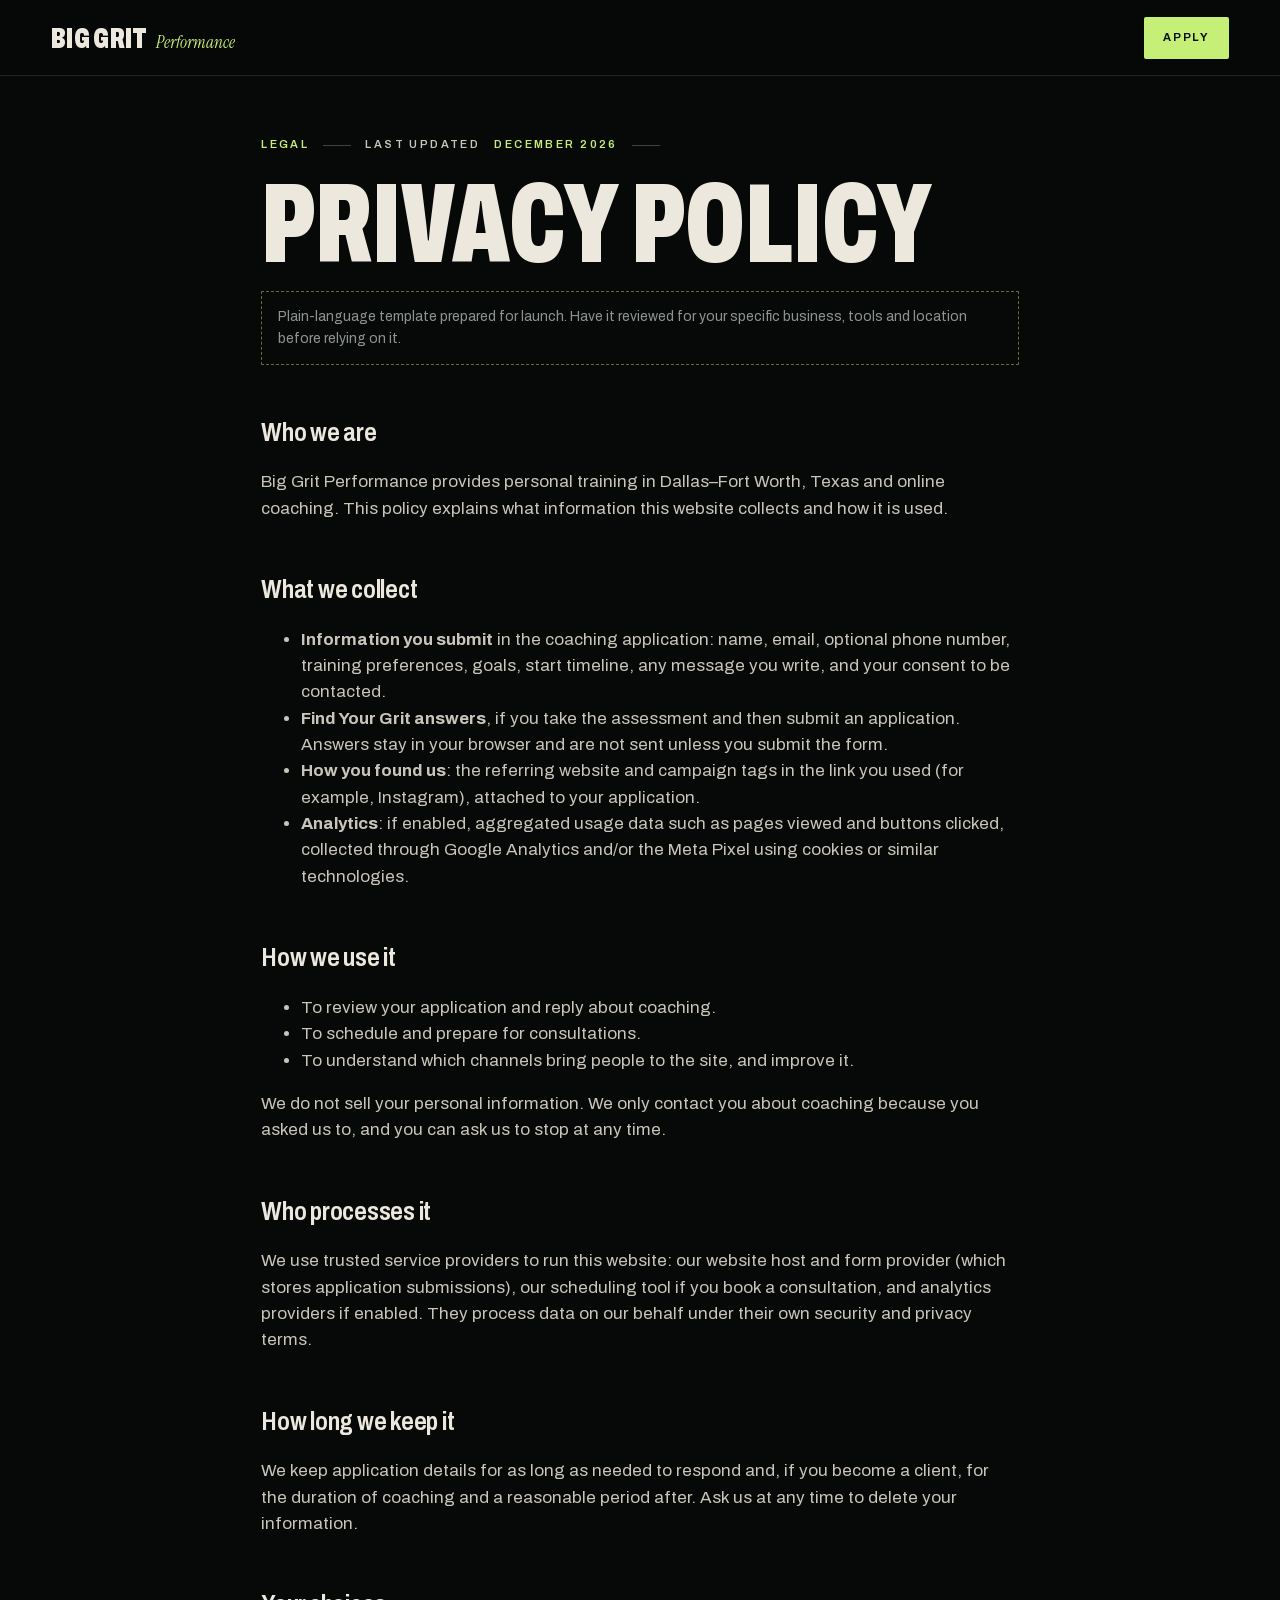
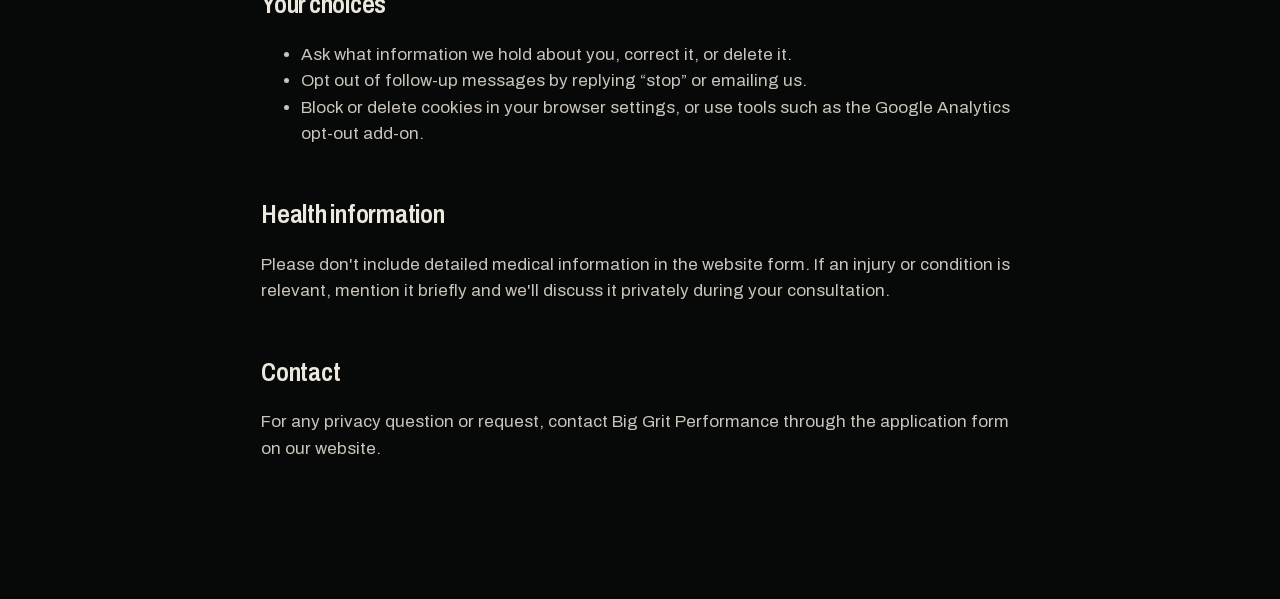
==== big-grit/privacy.html @ 5c1d0149 "Add Big Grit Performance flagship website Static, production-ready site for Big Grit Performance (De" ====
<!doctype html>
<html lang="en">
<head>
<meta charset="utf-8">
<meta name="viewport" content="width=device-width, initial-scale=1">
<title>Privacy Policy — Big Grit Performance</title>
<meta name="description" content="How Big Grit Performance collects and uses the information you share through this website.">
<meta name="robots" content="noindex, follow">
<meta name="theme-color" content="#070908">
<link rel="icon" href="favicon.svg" type="image/svg+xml">
<link rel="icon" href="favicon-32.png" sizes="32x32" type="image/png">
<link rel="stylesheet" href="assets/css/main.css">
<style>
  .legal { padding: calc(var(--nav-h) + 60px) 0 120px; }
  .legal .wrap { max-width: 860px; }
  .legal h1 { font-stretch: 62%; font-weight: 860; text-transform: uppercase; font-size: clamp(3.4rem, 9vw, 7rem); line-height: .86; margin: 24px 0 18px; }
  .legal h2 { font-stretch: 80%; font-weight: 640; font-size: 1.6rem; margin: 48px 0 12px; letter-spacing: -.01em; }
  .legal p, .legal li { color: var(--bone-2); }
  .legal a { color: var(--grit); text-decoration: underline; text-underline-offset: 3px; }
  .legal .note { border: 1px dashed rgba(198,239,120,.45); padding: 14px 16px; font-size: 14px; color: var(--mute); }
  .nav { background: rgba(7,9,8,.92); border-bottom: 1px solid var(--line); }
</style>
</head>
<body>
<header class="nav">
  <div class="nav-inner">
    <a class="logo" href="./"><span class="logo-word">BIG GRIT</span><span class="logo-sub">Performance</span></a>
    <a class="btn btn--grit btn--sm" href="./#apply"><span>Apply</span></a>
  </div>
</header>
<main class="legal">
  <div class="wrap">
    <p class="label"><span>Legal</span> Last updated <span data-updated>2026</span></p>
    <h1>Privacy policy</h1>
    <p class="note">Plain-language template prepared for launch. Have it reviewed for your specific business, tools and location before relying on it.</p>

    <h2>Who we are</h2>
    <p>Big Grit Performance provides personal training in Dallas–Fort Worth, Texas and online coaching. This policy explains what information this website collects and how it is used.</p>

    <h2>What we collect</h2>
    <ul>
      <li><strong>Information you submit</strong> in the coaching application: name, email, optional phone number, training preferences, goals, start timeline, any message you write, and your consent to be contacted.</li>
      <li><strong>Find Your Grit answers</strong>, if you take the assessment and then submit an application. Answers stay in your browser and are not sent unless you submit the form.</li>
      <li><strong>How you found us</strong>: the referring website and campaign tags in the link you used (for example, Instagram), attached to your application.</li>
      <li><strong>Analytics</strong>: if enabled, aggregated usage data such as pages viewed and buttons clicked, collected through Google Analytics and/or the Meta Pixel using cookies or similar technologies.</li>
    </ul>

    <h2>How we use it</h2>
    <ul>
      <li>To review your application and reply about coaching.</li>
      <li>To schedule and prepare for consultations.</li>
      <li>To understand which channels bring people to the site, and improve it.</li>
    </ul>
    <p>We do not sell your personal information. We only contact you about coaching because you asked us to, and you can ask us to stop at any time.</p>

    <h2>Who processes it</h2>
    <p>We use trusted service providers to run this website: our website host and form provider (which stores application submissions), our scheduling tool if you book a consultation, and analytics providers if enabled. They process data on our behalf under their own security and privacy terms.</p>

    <h2>How long we keep it</h2>
    <p>We keep application details for as long as needed to respond and, if you become a client, for the duration of coaching and a reasonable period after. Ask us at any time to delete your information.</p>

    <h2>Your choices</h2>
    <ul>
      <li>Ask what information we hold about you, correct it, or delete it.</li>
      <li>Opt out of follow-up messages by replying “stop” or emailing us.</li>
      <li>Block or delete cookies in your browser settings, or use tools such as the Google Analytics opt-out add-on.</li>
    </ul>

    <h2>Health information</h2>
    <p>Please don't include detailed medical information in the website form. If an injury or condition is relevant, mention it briefly and we'll discuss it privately during your consultation.</p>

    <h2>Contact</h2>
    <p data-contact>For any privacy question or request, contact Big Grit Performance through the application form on our website.</p>
  </div>
</main>
<script src="config/site.config.js"></script>
<script>
  (function () {
    var s = window.BIG_GRIT_SITE || {};
    var el = document.querySelector('[data-contact]');
    if (s.contactEmail && el) {
      el.textContent = 'For any privacy question or request, email ';
      var a = document.createElement('a'); a.href = 'mailto:' + s.contactEmail; a.textContent = s.contactEmail;
      el.appendChild(a); el.appendChild(document.createTextNode('.'));
    }
    var u = document.querySelector('[data-updated]'); if (u) u.textContent = new Date(document.lastModified).toLocaleDateString('en-US', { year: 'numeric', month: 'long' });
  })();
</script>
</body>
</html>
---- big-grit/assets/css/main.css ----
/* ==========================================================================
   BIG GRIT PERFORMANCE — main stylesheet
   1. Fonts & tokens   2. Base   3. Type   4. Buttons   5. Nav & menu
   6. Hero   7. Marquee   8. Sections   9. Philosophy   10. Band
   11. Founder   12. Coaching   13. Assessment   14. Results   15. Products
   16. Apply   17. Closing   18. Footer   19. Media slots   20. Utilities
   21. Motion states   22. Responsive
   ========================================================================== */

/* 1. Fonts & tokens ------------------------------------------------------- */
@font-face {
  font-family: "Archivo";
  src: url("../fonts/archivo-var-latin.woff2") format("woff2-variations"),
       url("../fonts/archivo-var-latin.woff2") format("woff2");
  font-weight: 100 900;
  font-stretch: 62% 125%;
  font-style: normal;
  font-display: swap;
}
@font-face {
  font-family: "Instrument Serif";
  src: url("../fonts/instrument-serif-italic-latin.woff2") format("woff2");
  font-weight: 400;
  font-style: italic;
  font-display: swap;
}

:root {
  --ink: #070908;
  --ink-2: #0c100e;
  --ink-3: #131916;
  --forest: #12261f;
  --bone: #ece8de;
  --bone-2: #c9c5bb;
  --mute: #8d948e;
  --dim: #7f8681;
  --line: rgba(236, 232, 222, .12);
  --line-2: rgba(236, 232, 222, .26);
  --grit: #c6ef78;
  --grit-ink: #0b1207;
  --warn: #ffb48f;

  --f-sans: "Archivo", "Helvetica Neue", Arial, sans-serif;
  --f-serif: "Instrument Serif", "Times New Roman", serif;
  --f-mono: ui-monospace, "SF Mono", Menlo, Consolas, monospace;

  --pad: clamp(16px, 4vw, 64px);
  --max: 1720px;
  --nav-h: 76px;
  --ease: cubic-bezier(.22, 1, .36, 1);
  --ease-in-out: cubic-bezier(.76, 0, .24, 1);
  color-scheme: dark;
}

/* 2. Base ------------------------------------------------------------------ */
*, *::before, *::after { box-sizing: border-box; }
html { -webkit-text-size-adjust: 100%; text-size-adjust: 100%; scroll-padding-top: var(--nav-h); overflow-x: clip; }
html:not(.lenis) { scroll-behavior: smooth; }
html.lenis, html.lenis body { height: auto; }
.lenis.lenis-smooth { scroll-behavior: auto !important; }
.lenis.lenis-stopped { overflow: hidden; }
body {
  margin: 0;
  background: var(--ink);
  color: var(--bone);
  font-family: var(--f-sans);
  font-size: 17px;
  line-height: 1.55;
  -webkit-font-smoothing: antialiased;
  -moz-osx-font-smoothing: grayscale;
  overflow-x: clip;
}
img, video, svg { display: block; max-width: 100%; }
a { color: inherit; text-decoration: none; }
button, input, select, textarea { font: inherit; color: inherit; }
button { cursor: pointer; background: none; border: 0; padding: 0; }
::selection { background: var(--grit); color: var(--grit-ink); }
:focus-visible { outline: 2px solid var(--grit); outline-offset: 3px; }
[hidden] { display: none !important; }
main { display: block; }

.skip {
  position: fixed; left: 12px; top: 12px; z-index: 1000;
  background: var(--grit); color: var(--grit-ink); padding: 12px 18px;
  font-weight: 700; transform: translateY(-200%); transition: transform .2s;
}
.skip:focus { transform: none; }
.visually-hidden {
  position: absolute !important; width: 1px; height: 1px; overflow: hidden;
  clip: rect(0 0 0 0); clip-path: inset(50%); white-space: nowrap;
}
.wrap { width: 100%; max-width: var(--max); margin-inline: auto; padding-inline: var(--pad); }

/* 3. Type ------------------------------------------------------------------ */
.label, .eyebrow {
  font-size: 11px; font-weight: 600; letter-spacing: .22em; text-transform: uppercase;
  color: var(--mute); margin: 0; display: flex; align-items: center; gap: 14px;
}
.label span { color: var(--grit); font-variant-numeric: tabular-nums; }
.label span::after { content: ""; display: inline-block; width: 28px; height: 1px; background: var(--line-2); vertical-align: middle; margin-left: 14px; }
.eyebrow .dot { width: 6px; height: 6px; border-radius: 50%; background: var(--grit); box-shadow: 0 0 0 4px rgba(198,239,120,.14); }

.line { display: block; overflow: hidden; padding-bottom: .07em; margin-bottom: -.07em; }
.line > span { display: inline-block; will-change: transform; }
.line--serif { padding-bottom: .16em; margin-bottom: -.16em; }

.sec-title, .hero-title, .founder-name, .closing-title, .band-type, .footer-mark, .offer-title, .pillars h3, .chapter h3, .result-title, .menu-list span {
  font-family: var(--f-sans);
  font-stretch: 62%;
  font-weight: 860;
  text-transform: uppercase;
  letter-spacing: -.004em;
  line-height: .84;
}
.line--serif, .serif, .statement em, .done-title em {
  font-family: var(--f-serif);
  font-style: italic;
  font-weight: 400;
  text-transform: none;
  letter-spacing: -.02em;
}
.sec-title { font-size: clamp(3.4rem, 9vw, 10rem); margin: 0; }
.sec-title .line--serif { font-size: 1.08em; line-height: .8; color: var(--bone-2); }
.fine { font-size: 13px; color: var(--mute); line-height: 1.6; }

/* 4. Buttons --------------------------------------------------------------- */
.btn {
  --h: 54px;
  position: relative; display: inline-flex; align-items: center; justify-content: center; gap: 14px;
  min-height: var(--h); padding: 0 26px;
  font-size: 12px; font-weight: 700; letter-spacing: .16em; text-transform: uppercase; line-height: 1;
  border: 1px solid transparent; border-radius: 2px; overflow: hidden; isolation: isolate;
  transition: color .45s var(--ease), border-color .45s var(--ease);
  -webkit-tap-highlight-color: transparent;
}
.btn::before {
  content: ""; position: absolute; inset: 0; z-index: -1;
  transform: scaleY(0); transform-origin: 50% 100%;
  transition: transform .55s var(--ease);
}
.btn:hover::before, .btn:focus-visible::before { transform: scaleY(1); }
.btn .arrow { transition: transform .45s var(--ease); }
.btn:hover .arrow { transform: translateX(5px); }
.btn--grit { background: var(--grit); color: var(--grit-ink); }
.btn--grit::before { background: var(--bone); }
.btn--line { border-color: var(--line-2); color: var(--bone); }
.btn--line::before { background: var(--bone); }
.btn--line:hover, .btn--line:focus-visible { color: var(--ink); border-color: var(--bone); }
.btn--ghost { color: var(--bone-2); padding: 0 6px; }
.btn--ghost::before { display: none; }
.btn--ghost:hover { color: var(--grit); }
.btn--ghost:disabled { opacity: .3; cursor: default; }
.btn--sm { --h: 42px; padding: 0 18px; font-size: 11px; }
.btn--lg { --h: 62px; padding: 0 32px; font-size: 13px; }
.btn--block { width: 100%; }
.btn[aria-busy="true"] { pointer-events: none; opacity: .75; }

.arrow {
  display: inline-block; width: 18px; height: 10px; flex: none;
  background: currentColor;
  -webkit-mask: url("data:image/svg+xml,%3Csvg xmlns='http://www.w3.org/2000/svg' viewBox='0 0 18 10'%3E%3Cpath d='M0 4.25h15.2L12 1.06 13.06 0 18 5l-4.94 5L12 8.94l3.2-3.19H0z'/%3E%3C/svg%3E") center/contain no-repeat;
          mask: url("data:image/svg+xml,%3Csvg xmlns='http://www.w3.org/2000/svg' viewBox='0 0 18 10'%3E%3Cpath d='M0 4.25h15.2L12 1.06 13.06 0 18 5l-4.94 5L12 8.94l3.2-3.19H0z'/%3E%3C/svg%3E") center/contain no-repeat;
}
.link-arrow {
  display: inline-flex; align-items: center; gap: 14px; margin-top: 28px;
  font-size: 12px; font-weight: 700; letter-spacing: .16em; text-transform: uppercase;
  color: var(--grit); border-bottom: 1px solid currentColor; padding-bottom: 8px;
}
.link-arrow .arrow { transition: transform .45s var(--ease); }
.link-arrow:hover .arrow { transform: translateX(6px); }

/* 19. Media slots ---------------------------------------------------------- */
.media { position: relative; overflow: hidden; background: var(--ink-3); }
.media > img, .media > video, .media > picture, .media > picture > img {
  position: absolute; inset: 0; width: 100%; height: 100%; object-fit: cover; object-position: var(--focus, 50% 50%);
}
.media > video { background: transparent; }
.mf-backdrop { position: absolute; inset: -8%; background: var(--bg) center/cover no-repeat; filter: blur(40px) brightness(.36) saturate(.8); }
.media.is-framed > img, .media.is-framed > picture > img { object-fit: contain; }
.media[data-state="fallback"] > img, .media[data-state="fallback"] > picture > img { filter: saturate(.85); }
.media[data-state="empty"][data-optional] { display: none; }
.ph {
  position: absolute; inset: 0; z-index: 2; display: flex; flex-direction: column; justify-content: flex-end; gap: 6px;
  padding: clamp(12px, 1.4vw, 20px);
  font: 500 11px/1.5 var(--f-mono); color: var(--bone-2); letter-spacing: 0;
  border: 1px dashed rgba(198, 239, 120, .45);
  background: repeating-linear-gradient(135deg, rgba(236,232,222,.035) 0 1px, transparent 1px 14px), var(--ink-3);
  pointer-events: none;
}
.ph--over { background: linear-gradient(0deg, rgba(7,9,8,.9) 0%, rgba(7,9,8,.25) 55%, rgba(7,9,8,.1) 100%); }
.ph b { color: var(--grit); font-weight: 600; letter-spacing: .14em; text-transform: uppercase; font-family: var(--f-sans); font-size: 10px; }
.ph code { color: var(--bone); font-family: var(--f-mono); word-break: break-all; }
.ph i { font-style: normal; color: var(--mute); }

/* 5. Nav & menu ------------------------------------------------------------ */
.nav {
  position: fixed; inset: 0 0 auto; z-index: 90; height: var(--nav-h);
  transition: transform .6s var(--ease), background-color .4s;
}
.nav.is-solid { background: rgba(7, 9, 8, .92); border-bottom: 1px solid var(--line); }
.nav.is-hidden { transform: translateY(-100%); }
.nav-inner {
  height: 100%; display: flex; align-items: center; justify-content: space-between; gap: 24px;
  max-width: var(--max); margin: 0 auto; padding-inline: var(--pad);
}
.logo { display: inline-flex; align-items: baseline; gap: 8px; line-height: 1; }
.logo-word { font-stretch: 62%; font-weight: 900; font-size: 30px; letter-spacing: .01em; }
.logo-sub { font-family: var(--f-serif); font-style: italic; font-size: 17px; color: var(--grit); }
.nav-links { display: flex; gap: clamp(18px, 2.4vw, 40px); }
.nav-links a {
  position: relative; font-size: 12px; font-weight: 600; letter-spacing: .14em; text-transform: uppercase;
  color: var(--bone-2); padding: 6px 0;
}
.nav-links a::after {
  content: ""; position: absolute; left: 0; right: 0; bottom: 0; height: 1px; background: var(--grit);
  transform: scaleX(0); transform-origin: right; transition: transform .5s var(--ease);
}
.nav-links a:hover, .nav-links a.is-active { color: var(--bone); }
.nav-links a:hover::after, .nav-links a.is-active::after { transform: scaleX(1); transform-origin: left; }
.nav-actions { display: flex; align-items: center; gap: 18px; }
.menu-toggle {
  display: inline-flex; align-items: center; gap: 12px; height: 42px; padding: 0 4px;
  font-size: 12px; font-weight: 600; letter-spacing: .16em; text-transform: uppercase;
}
.menu-toggle-icon { position: relative; width: 26px; height: 10px; }
.menu-toggle-icon i { position: absolute; left: 0; right: 0; height: 1.5px; background: currentColor; transition: transform .5s var(--ease), top .5s var(--ease); }
.menu-toggle-icon i:first-child { top: 0; }
.menu-toggle-icon i:last-child { top: 8px; }
.menu-open .menu-toggle-icon i:first-child { top: 4px; transform: rotate(45deg); }
.menu-open .menu-toggle-icon i:last-child { top: 4px; transform: rotate(-45deg); }

.menu {
  position: fixed; inset: 0; z-index: 80; background: var(--ink);
  display: grid; grid-template-columns: minmax(0, 38%) 1fr;
  clip-path: inset(0 0 100% 0);
}
.menu-media { position: relative; height: 100%; }
.menu-media::after { content: ""; position: absolute; inset: 0; background: linear-gradient(90deg, transparent 50%, var(--ink)); }
.menu-inner { display: flex; flex-direction: column; justify-content: space-between; padding: calc(var(--nav-h) + 4vh) var(--pad) 40px; overflow-y: auto; }
.menu-list { list-style: none; margin: 0; padding: 0; }
.menu-list li { overflow: hidden; border-bottom: 1px solid var(--line); }
.menu-list a { display: flex; align-items: baseline; gap: 22px; padding: 1.3vh 0; transition: color .3s, transform .6s var(--ease); }
.menu-list small { font-size: 11px; font-weight: 600; letter-spacing: .16em; color: var(--grit); width: 26px; }
.menu-list span { font-size: clamp(2.8rem, 7.4vh, 6.4rem); line-height: .9; }
.menu-list a:hover { color: var(--grit); transform: translateX(14px); }
.menu-foot { display: flex; justify-content: space-between; gap: 24px; margin-top: 32px; font-size: 13px; color: var(--mute); }
.menu-foot p { margin: 0; }
.menu-social { display: flex; gap: 20px; }
.menu-social a:hover { color: var(--grit); }

/* 6. Hero ------------------------------------------------------------------ */
.hero {
  position: relative; min-height: 100vh; min-height: 100svh; overflow: hidden;
  display: flex; flex-direction: column; justify-content: flex-end;
  padding-top: var(--nav-h);
  background: var(--ink);
}
.hero-stage { position: absolute; inset: 0; z-index: 0; overflow: hidden; }
.hero-slides { z-index: 1; }
.hero-shade { z-index: 2; }
.hero-base, .hero-slides, .slide { position: absolute; inset: 0; }
.hero-base img, .slide-media {
  position: absolute; inset: 0; width: 100%; height: 100%; object-fit: cover;
  object-position: var(--focus, 55% 30%);
}
.slide { overflow: hidden; }
.slide-media { transform-origin: var(--focus, 50% 50%); }
.slide-cap { display: none; }

/* "frame" fit: a portrait still presented sharp at full height on wide screens */
.frame-backdrop { display: none; }
.frame-box { position: absolute; inset: 0; overflow: hidden; }
.frame-box .slide-media { position: absolute; inset: 0; width: 100%; height: 100%; }
@media (min-aspect-ratio: 1/1) {
  .hero-base::before, .frame-backdrop {
    content: ""; display: block; position: absolute; inset: -6%;
    background: var(--bg) center/cover no-repeat;
    filter: blur(42px) brightness(.32) saturate(.8);
  }
  .hero-base::before { background-image: url("../../media/founder/delone-dumbbell-row.webp"); }
  .hero-base img, .slide--frame .frame-box {
    -webkit-mask-image: linear-gradient(90deg, transparent 0%, #000 22%, #000 88%, transparent 100%);
            mask-image: linear-gradient(90deg, transparent 0%, #000 22%, #000 88%, transparent 100%);
    left: auto; right: clamp(0px, 7vw, 160px); width: auto; height: 100%;
    aspect-ratio: var(--ar, 731 / 1081); max-width: 62%;
  }
}

.hero-shade {
  position: absolute; inset: 0;
  background:
    linear-gradient(90deg, rgba(7,9,8,.9) 0%, rgba(7,9,8,.55) 38%, rgba(7,9,8,.05) 70%),
    linear-gradient(0deg, rgba(7,9,8,.95) 0%, rgba(7,9,8,0) 42%),
    linear-gradient(180deg, rgba(7,9,8,.6) 0%, rgba(7,9,8,0) 22%);
}
.hero-content {
  position: relative; z-index: 2; width: 100%; max-width: var(--max); margin: 0 auto;
  padding: 0 var(--pad) clamp(28px, 5vh, 56px);
}
.hero-eyebrow { color: var(--bone-2); margin-bottom: clamp(18px, 3vh, 30px); }
.hero-title { font-size: min(13.4vw, 22vh); margin: 0 0 clamp(20px, 3.4vh, 36px); }
.hero-title .line--serif { font-size: 1.1em; line-height: .78; margin-left: .42em; color: var(--bone); }
.hero-lede { max-width: 33rem; margin: 0 0 clamp(22px, 3.6vh, 34px); color: var(--bone-2); font-size: clamp(15px, 1.15vw, 18px); }
.hero-lede strong { color: var(--bone); font-weight: 600; }
.hero-ctas { display: flex; flex-wrap: wrap; gap: 12px; }

.hero-foot {
  position: relative; z-index: 2; width: 100%; max-width: var(--max); margin: 0 auto;
  display: flex; align-items: center; justify-content: space-between; gap: 24px;
  padding: 18px var(--pad); border-top: 1px solid var(--line);
  font-size: 11px; font-weight: 600; letter-spacing: .18em; text-transform: uppercase; color: var(--bone-2);
}
.creds { list-style: none; margin: 0; padding: 0; display: flex; flex-wrap: wrap; gap: 8px 28px; }
.creds li { display: flex; align-items: center; gap: 28px; }
.creds li + li::before { content: ""; width: 4px; height: 4px; background: var(--grit); margin-left: -28px; transform: translateX(12px); }
.hero-meta { display: flex; align-items: center; gap: 18px; }
.hero-count { font-variant-numeric: tabular-nums; color: var(--mute); }
.hero-count b { color: var(--bone); font-weight: 600; }
.hero-caption { min-width: 12ch; color: var(--bone); }
.hero-progress { position: relative; width: 84px; height: 1px; background: var(--line-2); overflow: hidden; }
.hero-progress i { position: absolute; inset: 0; background: var(--grit); transform-origin: left; transform: scaleX(0); }
.hero-pause { width: 34px; height: 34px; display: grid; place-items: center; border: 1px solid var(--line-2); border-radius: 50%; color: var(--bone); }
.hero-pause svg { width: 10px; height: 10px; fill: currentColor; }
.hero-pause .i-play { display: none; }
.hero-pause[aria-pressed="true"] .i-play { display: block; }
.hero-pause[aria-pressed="true"] .i-pause { display: none; }
.hero-pause:hover { border-color: var(--grit); color: var(--grit); }
.scroll-cue { position: absolute; z-index: 2; right: var(--pad); bottom: 92px; width: 1px; height: 64px; background: var(--line-2); overflow: hidden; }
.scroll-cue span { position: absolute; inset: 0; background: var(--grit); animation: cue 2.2s var(--ease-in-out) infinite; }
@keyframes cue { 0% { transform: translateY(-100%); } 60%, 100% { transform: translateY(100%); } }

/* Brand reveal */
.intro { position: fixed; inset: 0; z-index: 200; pointer-events: none; display: none; }
.intro-pending .intro, .intro.is-on { display: block; }
.intro-panel { position: absolute; left: 0; right: 0; height: 50.5%; background: var(--ink); }
.intro-panel--top { top: 0; }
.intro-panel--bottom { bottom: 0; }
.intro-mark { position: absolute; inset: 0; display: flex; align-items: center; justify-content: center; gap: .22em; font-stretch: 62%; font-weight: 900; font-size: clamp(4rem, 16vw, 15rem); line-height: .84; }
.intro-word { display: block; overflow: hidden; }
.intro-word > span { display: block; }
.intro-word:last-child { color: var(--grit); }

/* 7. Marquee --------------------------------------------------------------- */
.marquee { overflow: hidden; border-block: 1px solid var(--line); padding: clamp(14px, 2vw, 26px) 0; background: var(--ink); }
.marquee-track {
  display: flex; align-items: center; gap: clamp(22px, 3vw, 48px); width: max-content;
  font-stretch: 62%; font-weight: 860; text-transform: uppercase; line-height: 1;
  font-size: clamp(2.6rem, 7vw, 7.4rem); white-space: nowrap; will-change: transform;
  animation: marquee 38s linear infinite;
}
html.motion .marquee-track { animation: none; }
.marquee-track .serif { font-size: 1.08em; color: var(--bone-2); text-transform: none; }
.marquee-track b { font-size: .32em; color: var(--grit); font-weight: 400; }
@keyframes marquee { to { transform: translateX(-50%); } }

/* 8. Sections -------------------------------------------------------------- */
.section { position: relative; padding: clamp(96px, 13vw, 200px) 0; }
.sec-head { margin-bottom: clamp(40px, 6vw, 90px); }
.sec-head .label { margin-bottom: clamp(22px, 3vw, 36px); }
.sec-head--split { display: grid; gap: 0; }

/* 9. Philosophy ------------------------------------------------------------ */
.statement {
  margin: 0 0 clamp(70px, 10vw, 150px);
  font-size: clamp(2.1rem, 5.3vw, 6rem); line-height: 1.02; letter-spacing: -.028em;
  font-stretch: 84%; font-weight: 560; max-width: 17em;
}
.statement em { color: var(--grit); font-size: 1.06em; }
.statement .w { display: inline-block; }
.philo-grid { display: grid; grid-template-columns: 5fr 1fr 6fr; grid-template-rows: auto auto; }
.philo-film { grid-column: 1; grid-row: 1 / span 2; margin: 0; align-self: start; position: sticky; top: calc(var(--nav-h) + 24px); }
.philo-film .media { aspect-ratio: 4 / 5; }
.philo-film, .philo-detail, .film, .apply-media { overflow: hidden; }
.cap { margin-top: 14px; font-size: 11px; font-weight: 600; letter-spacing: .18em; text-transform: uppercase; color: var(--mute); }
.philo-copy { grid-column: 3; }
.lead { font-size: clamp(18px, 1.5vw, 23px); line-height: 1.5; color: var(--bone-2); margin: 0 0 clamp(40px, 5vw, 70px); max-width: 32em; }
.pillars { list-style: none; margin: 0; padding: 0; counter-reset: p; }
.pillars li { display: grid; grid-template-columns: 70px 1fr; column-gap: 20px; padding: 30px 0 34px; border-top: 1px solid var(--line); }
.pillars li:last-child { border-bottom: 1px solid var(--line); }
.pillar-n { grid-row: span 2; font-size: 12px; font-weight: 600; letter-spacing: .14em; color: var(--grit); padding-top: 10px; }
.pillars h3 { margin: 0 0 12px; font-size: clamp(2.4rem, 4vw, 4.2rem); }
.pillars p { margin: 0; color: var(--mute); max-width: 30em; }
.philo-detail { grid-column: 3; margin: clamp(48px, 6vw, 90px) 0 0 auto; width: min(68%, 460px); }
.philo-detail .media { aspect-ratio: 4 / 3; }

/* 10. Band ----------------------------------------------------------------- */
.band { position: relative; height: 92vh; height: 92svh; min-height: 520px; overflow: hidden; display: flex; align-items: center; }
.band-media { position: absolute; inset: -12% 0; }
.band-shade { position: absolute; inset: 0; background: radial-gradient(ellipse at center, rgba(7,9,8,.25), rgba(7,9,8,.78)); }
.band-type {
  position: relative; z-index: 2; width: 100%; margin: 0; padding: 0 var(--pad);
  display: flex; flex-direction: column; font-size: clamp(5rem, 17vw, 20rem);
}
.band-type span { display: block; }
.band-type span:last-child { align-self: flex-end; font-family: var(--f-serif); font-style: italic; font-weight: 400; text-transform: none; color: var(--grit); font-size: .92em; line-height: .9; }

/* 11. Founder -------------------------------------------------------------- */
.founder-name { font-size: clamp(5rem, 21vw, 25rem); margin: 0; }
.founder-name .line:last-child { text-align: right; color: var(--bone-2); }
.founder-roles { display: flex; flex-wrap: wrap; gap: 10px 32px; margin: clamp(24px, 3vw, 40px) 0 0; font-size: 12px; font-weight: 600; letter-spacing: .2em; text-transform: uppercase; color: var(--bone-2); }
.founder-roles span { display: inline-flex; align-items: center; gap: 14px; }
.founder-roles span::before { content: ""; width: 8px; height: 8px; background: var(--grit); }

.chapters { display: grid; grid-template-columns: 1fr 1fr; gap: clamp(32px, 6vw, 110px); margin-top: clamp(60px, 9vw, 140px); }
.chapters-media { position: relative; }
.chapters-frame { position: sticky; top: calc(var(--nav-h) + 4vh); height: calc(100vh - var(--nav-h) - 8vh); height: calc(100svh - var(--nav-h) - 8vh); overflow: hidden; }
.chapters-base, .chapter-img { position: absolute; inset: 0; }
.chapter-img { clip-path: inset(100% 0 0 0); }
.chapter-img.is-active, .chapter-img.is-past { clip-path: inset(0 0 0 0); }
.chapter-img[data-state="empty"] { display: none; }
.chapters-num { position: absolute; left: 22px; bottom: 6px; z-index: 3; font-stretch: 62%; font-weight: 860; font-size: clamp(5rem, 11vw, 11rem); line-height: 1; color: var(--bone); mix-blend-mode: difference; }
.chapters-copy { padding-bottom: 6vh; }
.chapter { min-height: 78vh; min-height: 78svh; display: flex; flex-direction: column; justify-content: center; padding: 6vh 0; max-width: 34rem; }
.chapter-m { display: none; }
.chapter-k { font-size: 12px; font-weight: 600; letter-spacing: .2em; text-transform: uppercase; color: var(--mute); margin: 0 0 22px; }
.chapter-k span { color: var(--grit); margin-right: 10px; }
.chapter h3 { font-size: clamp(3rem, 5.4vw, 6.2rem); margin: 0 0 26px; }
.chapter p { font-size: clamp(17px, 1.3vw, 20px); color: var(--bone-2); margin: 0; }

.film { margin: clamp(80px, 10vw, 160px) 0 0; }
.film-frame { position: relative; aspect-ratio: 16 / 9; background: var(--ink-3); overflow: hidden; }
.film-frame > img, .film-frame > video, .film-frame > iframe { position: absolute; inset: 0; width: 100%; height: 100%; object-fit: cover; border: 0; }
.film-frame > img { filter: brightness(.55); transition: transform 1.2s var(--ease), filter .6s; }
.film-play {
  position: absolute; inset: 0; z-index: 2; display: grid; place-items: center; width: 100%;
}
.film-play span {
  width: clamp(92px, 10vw, 140px); aspect-ratio: 1; border-radius: 50%; display: grid; place-items: center;
  background: var(--grit); color: var(--grit-ink); font-size: 11px; font-weight: 700; letter-spacing: .18em; text-transform: uppercase;
  transition: transform .6s var(--ease);
}
.film-play:hover span { transform: scale(1.08); }
.film-play:hover ~ img { transform: scale(1.03); filter: brightness(.65); }
.film-cap { display: flex; justify-content: space-between; align-items: baseline; gap: 20px; margin-top: 18px; flex-wrap: wrap; }
.film-title { font-family: var(--f-serif); font-style: italic; font-size: clamp(1.4rem, 2.2vw, 2.2rem); color: var(--bone-2); }

/* 12. Coaching ------------------------------------------------------------- */
.offers { list-style: none; margin: 0; padding: 0; border-bottom: 1px solid var(--line); }
.offer { position: relative; border-top: 1px solid var(--line); }
.offer-link {
  position: relative; z-index: 2;
  display: grid; grid-template-columns: 70px minmax(0, 1.25fr) minmax(0, 1fr) auto; align-items: center; gap: 28px;
  padding: clamp(30px, 3.6vw, 54px) 0;
}
.offer-n { font-size: 12px; font-weight: 600; letter-spacing: .14em; color: var(--grit); align-self: start; padding-top: 1em; }
.offer-main { display: flex; flex-direction: column; gap: 14px; }
.offer-title { font-size: clamp(3rem, 6.6vw, 7.6rem); transition: transform .7s var(--ease), color .4s; }
.offer-meta { font-size: 12px; font-weight: 600; letter-spacing: .18em; text-transform: uppercase; color: var(--mute); }
.offer-desc { color: var(--bone-2); max-width: 30em; }
.offer-cta { display: inline-flex; align-items: center; gap: 12px; font-size: 12px; font-weight: 700; letter-spacing: .16em; text-transform: uppercase; color: var(--grit); white-space: nowrap; }
.offer-cta .arrow { transition: transform .45s var(--ease); }
.offer-link:hover .offer-title, .offer-link:focus-visible .offer-title { transform: translateX(18px); color: var(--grit); }
.offer-link:hover .offer-cta .arrow { transform: translateX(6px); }
.offer--alt .offer-title { font-family: var(--f-serif); font-style: italic; font-weight: 400; text-transform: none; letter-spacing: -.02em; font-size: clamp(3rem, 6.2vw, 7rem); line-height: .9; }
.offer-media { display: none; }
@media (hover: hover) and (min-width: 1000px) {
  .offer-media {
    display: block; position: absolute; z-index: 1; top: 50%; left: 0;
    width: clamp(220px, 19vw, 320px); aspect-ratio: 4 / 5; pointer-events: none;
    clip-path: inset(50% 50% 50% 50%); transition: clip-path .7s var(--ease);
    translate: var(--mx, 50vw) -50%;
  }
  .offer.is-hover .offer-media { clip-path: inset(0 0 0 0); }
  .offer.is-hover .offer-desc { opacity: .35; transition: opacity .4s; }
}
.pricing-note { margin: 30px 0 0; color: var(--mute); font-size: 14px; }

/* 13. Assessment ----------------------------------------------------------- */
.assess { position: relative; min-height: 100vh; min-height: 100svh; display: flex; align-items: center; overflow: hidden; padding: clamp(110px, 12vw, 170px) 0; background: var(--forest); }
.assess-bg { position: absolute; inset: -10% 0; }
.assess-shade { position: absolute; inset: 0; background: linear-gradient(90deg, rgba(7,9,8,.94) 0%, rgba(7,9,8,.82) 50%, rgba(10,22,17,.86) 100%); }
.assess-inner { position: relative; z-index: 2; display: grid; grid-template-columns: 5fr 7fr; gap: clamp(40px, 7vw, 130px); align-items: start; }
.assess-head .label { margin-bottom: 30px; }
.assess-intro { color: var(--bone-2); font-size: clamp(17px, 1.3vw, 20px); max-width: 26em; margin: 30px 0 0; }
.quiz { position: relative; min-height: 480px; }
.quiz-start { padding-top: clamp(0px, 3vw, 40px); }
.quiz-preview { list-style: none; margin: 0 0 40px; padding: 0; border-top: 1px solid var(--line-2); counter-reset: none; }
.quiz-preview li { display: flex; align-items: baseline; gap: 22px; padding: 18px 0; border-bottom: 1px solid var(--line); font-stretch: 80%; font-weight: 600; font-size: clamp(1.3rem, 2.2vw, 2.1rem); letter-spacing: -.01em; color: var(--bone-2); }
.quiz-preview b { font-stretch: 100%; font-size: 12px; letter-spacing: .14em; color: var(--grit); font-weight: 600; }
.quiz-top { display: flex; align-items: center; gap: 22px; margin-bottom: 36px; }
.quiz-step { font-size: 12px; font-weight: 600; letter-spacing: .16em; color: var(--mute); font-variant-numeric: tabular-nums; white-space: nowrap; }
.quiz-step b { color: var(--grit); font-weight: 600; }
.quiz-bar { flex: 1; height: 1px; background: var(--line-2); position: relative; overflow: hidden; }
.quiz-bar i { position: absolute; inset: 0; background: var(--grit); transform-origin: left; transform: scaleX(.2); transition: transform .7s var(--ease); }
.quiz-field { border: 0; margin: 0; padding: 0; min-width: 0; }
.quiz-title { font-stretch: 80%; font-weight: 640; font-size: clamp(2rem, 3.6vw, 3.6rem); line-height: 1; letter-spacing: -.025em; padding: 0; margin: 0 0 14px; outline: none; }
.quiz-sub { color: var(--mute); margin: 0 0 30px; }
.quiz-options { display: grid; gap: 0; border-top: 1px solid var(--line-2); }
.opt-btn {
  position: relative; display: grid; grid-template-columns: 44px 1fr auto; align-items: center; gap: 14px; width: 100%; text-align: left;
  padding: 20px 4px; border-bottom: 1px solid var(--line-2); font-size: clamp(17px, 1.4vw, 21px); font-weight: 500;
  transition: color .3s, padding .5s var(--ease);
  min-height: 64px;
}
.opt-btn::before { content: ""; position: absolute; inset: 0; background: rgba(198,239,120,.07); transform: scaleX(0); transform-origin: left; transition: transform .6s var(--ease); z-index: -1; }
.opt-btn:hover::before, .opt-btn:focus-visible::before { transform: scaleX(1); }
.opt-btn:hover { padding-left: 14px; }
.opt-key { width: 28px; height: 28px; display: grid; place-items: center; border: 1px solid var(--line-2); font-size: 12px; font-weight: 600; color: var(--mute); }
.opt-tick { width: 18px; height: 10px; opacity: 0; transition: opacity .3s; color: var(--grit); }
.opt-btn[aria-pressed="true"] { color: var(--grit); }
.opt-btn[aria-pressed="true"] .opt-key { background: var(--grit); color: var(--grit-ink); border-color: var(--grit); }
.opt-btn[aria-pressed="true"] .opt-tick { opacity: 1; }
.quiz-nav { display: flex; align-items: center; justify-content: space-between; margin-top: 26px; }
.quiz-hint { font-size: 12px; color: var(--dim); }
.quiz-hint kbd { font-family: var(--f-sans); border: 1px solid var(--line-2); padding: 1px 6px; font-size: 11px; }
.quiz-result .label { margin-bottom: 22px; }
.result-title { font-size: clamp(3.4rem, 7vw, 7.6rem); color: var(--grit); margin: 0 0 22px; outline: none; }
.result-text { font-size: clamp(17px, 1.35vw, 20px); color: var(--bone-2); max-width: 34em; margin: 0 0 30px; }
.profile { display: grid; grid-template-columns: 1fr 1fr; gap: 0 28px; margin: 0 0 34px; border-top: 1px solid var(--line-2); }
.profile div { padding: 14px 0; border-bottom: 1px solid var(--line); }
.profile dt { font-size: 11px; font-weight: 600; letter-spacing: .18em; text-transform: uppercase; color: var(--mute); margin-bottom: 4px; }
.profile dd { margin: 0; font-weight: 500; }
.result-ctas { display: flex; flex-wrap: wrap; gap: 12px; align-items: center; }

/* 14. Results -------------------------------------------------------------- */
.results-note { color: var(--mute); max-width: 32em; margin: -30px 0 0; }
.results-rail { margin-top: clamp(40px, 5vw, 70px); overflow-x: auto; overscroll-behavior-x: contain; scrollbar-width: none; cursor: grab; scroll-snap-type: x mandatory; }
.results-rail::-webkit-scrollbar { display: none; }
.results-rail.is-drag { cursor: grabbing; scroll-snap-type: none; }
.results-rail:focus-visible { outline-offset: -2px; }
.results-track { display: flex; gap: clamp(12px, 1.6vw, 24px); padding-inline: max(var(--pad), calc((100vw - var(--max)) / 2 + var(--pad))); width: max-content; }
.results-film, .tcard { flex: none; width: clamp(270px, 27vw, 430px); scroll-snap-align: start; margin: 0; }
.results-film { aspect-ratio: 4 / 5; }
.tcard figcaption { display: flex; justify-content: space-between; gap: 12px; margin-top: 14px; font-size: 13px; }
.tcard figcaption b { font-weight: 600; }
.tcard figcaption span { color: var(--mute); }
.cmp { position: relative; aspect-ratio: 4 / 5; overflow: hidden; background: var(--ink-3); --x: 50%; user-select: none; touch-action: pan-y; }
.cmp img { position: absolute; inset: 0; width: 100%; height: 100%; object-fit: cover; pointer-events: none; }
.cmp .cmp-after { clip-path: inset(0 0 0 var(--x)); }
.cmp-line { position: absolute; top: 0; bottom: 0; left: var(--x); width: 1px; background: var(--bone); z-index: 2; pointer-events: none; }
.cmp-line::after { content: "⟷"; position: absolute; top: 50%; left: 50%; transform: translate(-50%, -50%); width: 44px; height: 44px; border-radius: 50%; background: var(--bone); color: var(--ink); display: grid; place-items: center; font-size: 16px; }
.cmp-tag { position: absolute; top: 14px; z-index: 2; font-size: 10px; font-weight: 700; letter-spacing: .2em; text-transform: uppercase; background: rgba(7,9,8,.7); padding: 6px 9px; }
.cmp-tag--b { left: 14px; }
.cmp-tag--a { right: 14px; color: var(--grit); }
.cmp input[type="range"] { position: absolute; inset: 0; width: 100%; height: 100%; opacity: 0; cursor: ew-resize; z-index: 3; margin: 0; }
.cmp:has(input:focus-visible) { outline: 2px solid var(--grit); outline-offset: 3px; }
.quotes { display: grid; grid-template-columns: repeat(auto-fit, minmax(min(100%, 380px), 1fr)); gap: clamp(30px, 4vw, 70px); margin-top: clamp(60px, 8vw, 120px); }
.quotes:empty { display: none; }
.quote { margin: 0; border-top: 1px solid var(--line-2); padding-top: 26px; }
.quote p { font-family: var(--f-serif); font-style: italic; font-size: clamp(1.6rem, 2.3vw, 2.4rem); line-height: 1.15; margin: 0 0 20px; }
.quote footer { font-size: 12px; font-weight: 600; letter-spacing: .16em; text-transform: uppercase; color: var(--mute); }
.quote footer b { color: var(--bone); font-weight: 600; margin-right: 10px; }

/* 15. Products ------------------------------------------------------------- */
.products { display: grid; grid-template-columns: repeat(auto-fill, minmax(min(100%, 320px), 1fr)); gap: clamp(28px, 3vw, 48px); }
.product { display: flex; flex-direction: column; }
.product .media { aspect-ratio: 4 / 5; margin-bottom: 22px; }
.product h3 { font-stretch: 62%; font-weight: 860; text-transform: uppercase; font-size: clamp(2.2rem, 3vw, 3.2rem); line-height: .9; margin: 0 0 10px; }
.product-format { font-size: 11px; font-weight: 600; letter-spacing: .18em; text-transform: uppercase; color: var(--mute); margin: 0 0 14px; }
.product p { color: var(--bone-2); margin: 0 0 22px; }
.product-buy { margin-top: auto; display: flex; align-items: center; justify-content: space-between; gap: 18px; border-top: 1px solid var(--line); padding-top: 18px; }
.product-price { font-stretch: 62%; font-weight: 800; font-size: 2rem; }

/* 16. Apply ---------------------------------------------------------------- */
.apply { background: var(--ink-2); }
.apply-grid { display: grid; grid-template-columns: 5fr 7fr; gap: clamp(40px, 7vw, 130px); align-items: start; }
.apply-side .label { margin-bottom: 30px; }
.steps { list-style: none; padding: 0; margin: clamp(36px, 4vw, 56px) 0; border-top: 1px solid var(--line); }
.steps li { display: grid; grid-template-columns: 48px 1fr; gap: 12px; padding: 16px 0; border-bottom: 1px solid var(--line); color: var(--bone-2); font-size: 15px; }
.steps b { font-size: 12px; font-weight: 600; letter-spacing: .14em; color: var(--grit); padding-top: 3px; }
.steps strong { color: var(--bone); font-weight: 600; }
.apply-media { aspect-ratio: 4 / 5; max-width: 420px; margin: 0; }
.apply-form-wrap { position: sticky; top: calc(var(--nav-h) + 20px); }
.apply-form { display: grid; gap: 26px; }
.field-row { display: grid; grid-template-columns: 1fr 1fr; gap: 26px; }
.field { display: grid; gap: 10px; min-width: 0; border: 0; padding: 0; margin: 0; }
.field label, .field legend { font-size: 11px; font-weight: 600; letter-spacing: .18em; text-transform: uppercase; color: var(--bone-2); padding: 0; }
.field legend { margin-bottom: 10px; }
.field label span[aria-hidden], .field legend span[aria-hidden] { color: var(--grit); }
.opt { color: var(--dim); font-weight: 500; letter-spacing: .1em; text-transform: lowercase; margin-left: 6px; }
.field input:not([type="radio"]):not([type="checkbox"]), .field select, .field textarea {
  width: 100%; background: transparent; border: 0; border-bottom: 1px solid var(--line-2); border-radius: 0;
  padding: 12px 0 14px; font-size: 18px; color: var(--bone); transition: border-color .3s;
  -webkit-appearance: none; appearance: none;
}
.field textarea { resize: vertical; min-height: 110px; border: 1px solid var(--line-2); padding: 14px 16px; font-size: 16px; }
.field textarea::placeholder { color: var(--dim); }
.field input:focus, .field select:focus, .field textarea:focus { outline: none; border-color: var(--grit); }
.field [aria-invalid="true"] { border-color: var(--warn) !important; }
.select { position: relative; }
.select::after { content: ""; position: absolute; right: 4px; top: 50%; width: 8px; height: 8px; border-right: 1.5px solid var(--bone-2); border-bottom: 1.5px solid var(--bone-2); transform: translateY(-75%) rotate(45deg); pointer-events: none; }
.field select option { background: var(--ink-2); color: var(--bone); }
.pills { display: flex; flex-wrap: wrap; gap: 10px; }
.pill { position: relative; cursor: pointer; }
.pill input { position: absolute; opacity: 0; inset: 0; margin: 0; cursor: pointer; }
.pill span { display: inline-flex; align-items: center; min-height: 48px; padding: 0 20px; border: 1px solid var(--line-2); font-size: 14px; font-weight: 600; transition: background .3s, color .3s, border-color .3s; }
.pill:hover span { border-color: var(--bone-2); }
.pill input:checked + span { background: var(--grit); color: var(--grit-ink); border-color: var(--grit); }
.pill input:focus-visible + span { outline: 2px solid var(--grit); outline-offset: 3px; }
.check { display: grid !important; grid-template-columns: 24px 1fr; gap: 14px; align-items: start; text-transform: none !important; letter-spacing: 0 !important; font-size: 14px !important; font-weight: 400 !important; color: var(--bone-2) !important; line-height: 1.5; cursor: pointer; }
.check input { width: 22px; height: 22px; margin: 1px 0 0; accent-color: var(--grit); }
.check a { text-decoration: underline; text-underline-offset: 3px; }
.err { margin: 0; min-height: 0; font-size: 13px; color: var(--warn); }
.err:empty { display: none; }
.hp { position: absolute; left: -9999px; width: 1px; height: 1px; overflow: hidden; }
.form-assessment { border: 1px solid var(--line); padding: 16px 18px; font-size: 13px; color: var(--mute); }
.form-assessment b { color: var(--grit); font-weight: 600; }
.form-status { margin: 14px 0 0; font-size: 14px; min-height: 1.4em; }
.form-status.is-error { color: var(--warn); }
.form-status a { text-decoration: underline; }
.book-direct a { color: var(--bone); text-decoration: underline; text-underline-offset: 3px; }
.apply-done { padding: clamp(28px, 4vw, 56px); border: 1px solid var(--line-2); outline: none; }
.apply-done .label { margin-bottom: 22px; }
.done-title { font-stretch: 62%; font-weight: 860; text-transform: uppercase; font-size: clamp(3rem, 5.4vw, 6rem); line-height: .86; margin: 0 0 24px; }
.done-title em { color: var(--grit); font-size: 1.04em; }
.apply-done p { color: var(--bone-2); margin: 0 0 30px; }

/* 17. Closing -------------------------------------------------------------- */
.closing { position: relative; min-height: 100vh; min-height: 100svh; display: flex; align-items: flex-end; overflow: hidden; padding: 20vh 0 clamp(60px, 9vh, 110px); }
.closing-media { position: absolute; inset: -10% 0; }
.closing-shade { position: absolute; inset: 0; background: linear-gradient(0deg, rgba(7,9,8,.96) 0%, rgba(7,9,8,.45) 55%, rgba(7,9,8,.7) 100%); }
.closing-inner { position: relative; z-index: 2; }
.closing-title { font-size: clamp(5rem, 16vw, 19rem); margin: 0; }
.closing-title .line--serif { font-size: 1.12em; line-height: .78; }
.line--grit { color: var(--grit); }
.closing-sub { font-family: var(--f-serif); font-style: italic; font-size: clamp(1.6rem, 2.6vw, 2.8rem); color: var(--bone-2); margin: 26px 0 34px; }
.closing-ctas { display: flex; flex-wrap: wrap; gap: 12px; }

/* 18. Footer --------------------------------------------------------------- */
.footer { padding: clamp(70px, 9vw, 130px) 0 40px; border-top: 1px solid var(--line); background: var(--ink); }
.footer-mark { font-size: 23.4vw; margin: 0 0 clamp(40px, 6vw, 90px); line-height: .76; color: var(--ink-3); -webkit-text-stroke: 1px var(--line-2); white-space: nowrap; letter-spacing: -.01em; }
@media (min-width: 1720px) { .footer-mark { font-size: 24rem; } }
.footer-grid { display: grid; grid-template-columns: 2fr 1fr 1fr; gap: 40px; padding-bottom: 50px; color: var(--bone-2); font-size: 15px; }
.footer-grid p { margin: 0; }
.footer-h { font-size: 11px; font-weight: 600; letter-spacing: .2em; text-transform: uppercase; color: var(--mute); margin-bottom: 18px !important; }
.footer ul { list-style: none; margin: 0; padding: 0; display: grid; gap: 8px; }
.footer a:hover { color: var(--grit); }
.footer-legal { display: flex; justify-content: space-between; gap: 20px; padding-top: 24px; border-top: 1px solid var(--line); font-size: 12px; color: var(--dim); }
.footer-legal p { margin: 0; }

/* Mobile CTA dock */
.dock {
  position: fixed; z-index: 70; left: 12px; right: 12px; bottom: calc(12px + env(safe-area-inset-bottom));
  display: none; align-items: center; justify-content: space-between; gap: 14px;
  height: 56px; padding: 0 22px; background: var(--grit); color: var(--grit-ink);
  font-size: 12px; font-weight: 700; letter-spacing: .16em; text-transform: uppercase; border-radius: 2px;
  transform: translateY(160%); transition: transform .6s var(--ease);
}
.dock.is-visible { transform: none; }

/* Film grain */
.grain {
  position: fixed; inset: -50%; z-index: 150; pointer-events: none; opacity: .075;
  background-image: url("data:image/svg+xml,%3Csvg xmlns='http://www.w3.org/2000/svg' width='220' height='220'%3E%3Cfilter id='n'%3E%3CfeTurbulence type='fractalNoise' baseFrequency='.85' numOctaves='3' stitchTiles='stitch'/%3E%3CfeColorMatrix values='0 0 0 0 1 0 0 0 0 1 0 0 0 0 1 0 0 0 1.4 0'/%3E%3C/filter%3E%3Crect width='100%25' height='100%25' filter='url(%23n)'/%3E%3C/svg%3E");
  animation: grain .9s steps(5) infinite;
}
@keyframes grain {
  0% { transform: translate(0, 0); } 20% { transform: translate(-3%, 2%); } 40% { transform: translate(2%, -3%); }
  60% { transform: translate(-2%, -1%); } 80% { transform: translate(3%, 3%); } 100% { transform: translate(0, 0); }
}

/* 21. Motion states (only applied when the animation engine is running) --- */
html.motion [data-reveal="up"] { opacity: 0; transform: translateY(44px); }
html.motion [data-reveal="mask"] { clip-path: inset(100% 0 0 0); }
html.motion [data-split-lines] .line > span,
html.motion .hero-title .line > span { transform: translateY(108%); }
html.motion [data-hero-in] { opacity: 0; }
html.motion .statement .w { opacity: .14; }

@media (prefers-reduced-motion: reduce) {
  html:not(.lenis) { scroll-behavior: auto; }
  *, *::before, *::after { animation-duration: .001ms !important; animation-iteration-count: 1 !important; transition-duration: .001ms !important; }
  .grain, .scroll-cue { display: none; }
}

/* 22. Responsive ----------------------------------------------------------- */
@media (max-width: 1100px) {
  .nav-links { display: none; }
  .offer-link { grid-template-columns: 50px 1fr auto; }
  .offer-desc { grid-column: 2 / 4; grid-row: 2; }
}

@media (max-width: 900px) {
  :root { --nav-h: 64px; }
  body { font-size: 16px; }
  .logo-word { font-size: 26px; }
  .logo-sub { display: none; }
  .nav-actions .btn { display: none; }

  .menu { grid-template-columns: 1fr; }
  .menu-media { display: none; }
  .menu-list span { font-size: clamp(2.6rem, 12vw, 4.4rem); }
  .menu-foot { flex-direction: column; }

  .hero-title { font-size: min(21vw, 15vh); }
  .hero-title .line--serif { margin-left: .28em; }
  .hero-shade {
    background:
      linear-gradient(0deg, rgba(7,9,8,.97) 0%, rgba(7,9,8,.78) 38%, rgba(7,9,8,.1) 72%),
      linear-gradient(180deg, rgba(7,9,8,.65) 0%, rgba(7,9,8,0) 22%);
  }
  .hero-ctas .btn { flex: 1 1 auto; }
  .hero-foot { flex-direction: column; align-items: flex-start; gap: 14px; font-size: 10px; letter-spacing: .14em; }
  .creds { gap: 6px 22px; }
  .creds li { gap: 22px; }
  .creds li + li::before { margin-left: -22px; transform: translateX(9px); }
  .hero-meta { width: 100%; }
  .hero-progress { flex: 1; }
  .hero-caption { min-width: 0; flex: none; }
  .scroll-cue { display: none; }

  .philo-grid { grid-template-columns: 1fr; }
  .philo-film { position: relative; top: 0; grid-column: 1; grid-row: auto; margin-bottom: 56px; }
  .philo-copy, .philo-detail { grid-column: 1; }
  .philo-detail { width: 78%; }
  .pillars li { grid-template-columns: 48px 1fr; }

  .band { height: 72svh; min-height: 440px; }
  .band-type { font-size: 22vw; }

  .chapters { grid-template-columns: 1fr; margin-top: 50px; }
  .chapters-media { display: none; }
  .chapter { min-height: 0; padding: 0 0 70px; }
  .chapter-m { display: block; aspect-ratio: 4 / 5; margin-bottom: 30px; }
  .film-frame { aspect-ratio: 4 / 5; }

  .offer-link { grid-template-columns: 1fr auto; gap: 16px 20px; }
  .offer-n { grid-column: 1 / -1; padding: 0; }
  .offer-main { grid-column: 1 / -1; }
  .offer-desc { grid-column: 1; grid-row: auto; font-size: 15px; }
  .offer-cta { grid-column: 2; align-self: end; }
  .offer-title { font-size: clamp(3rem, 14vw, 5rem); }
  .offer--alt .offer-title { font-size: clamp(3rem, 13vw, 4.6rem); }

  .assess-inner { grid-template-columns: 1fr; }
  .assess-shade { background: rgba(7,9,8,.86); }
  .quiz { min-height: 0; }
  .quiz-start { padding-top: 0; }
  .quiz-hint { display: none; }
  .profile { grid-template-columns: 1fr; }

  .results-note { margin-top: -20px; }
  .results-film, .tcard { width: 78vw; }

  .apply-grid { grid-template-columns: 1fr; }
  .apply-media { display: none; }
  .apply-form-wrap { position: relative; top: 0; }
  .field-row { grid-template-columns: 1fr; }
  .result-ctas .btn, .closing-ctas .btn { flex: 1 1 auto; }

  .footer-grid { grid-template-columns: 1fr 1fr; }
  .footer-grid > div:first-child { grid-column: 1 / -1; }
  .footer { padding-bottom: 100px; }
  .dock { display: flex; }
  .grain { opacity: .05; }
}

@media (max-width: 600px) {
  .hide-sm { display: none; }
  .hero-content { padding-bottom: 22px; }
  .hero-title { margin-bottom: 18px; }
  .hero-lede { font-size: 15px; margin-bottom: 22px; }
  .hero-ctas { flex-wrap: nowrap; gap: 8px; }
  .hero-ctas .btn { flex: 1 1 0; padding: 0 12px; letter-spacing: .1em; font-size: 11px; gap: 8px; }
  .hero-ctas .btn .arrow { display: none; }
  .hero-foot { padding-top: 14px; padding-bottom: 16px; }
  .creds li:last-child { display: none; }
  .hero-caption { display: none; }
  .quiz-preview li { padding: 14px 0; }
}

@media (max-height: 620px) and (min-width: 901px) {
  .hero-lede { display: none; }
}
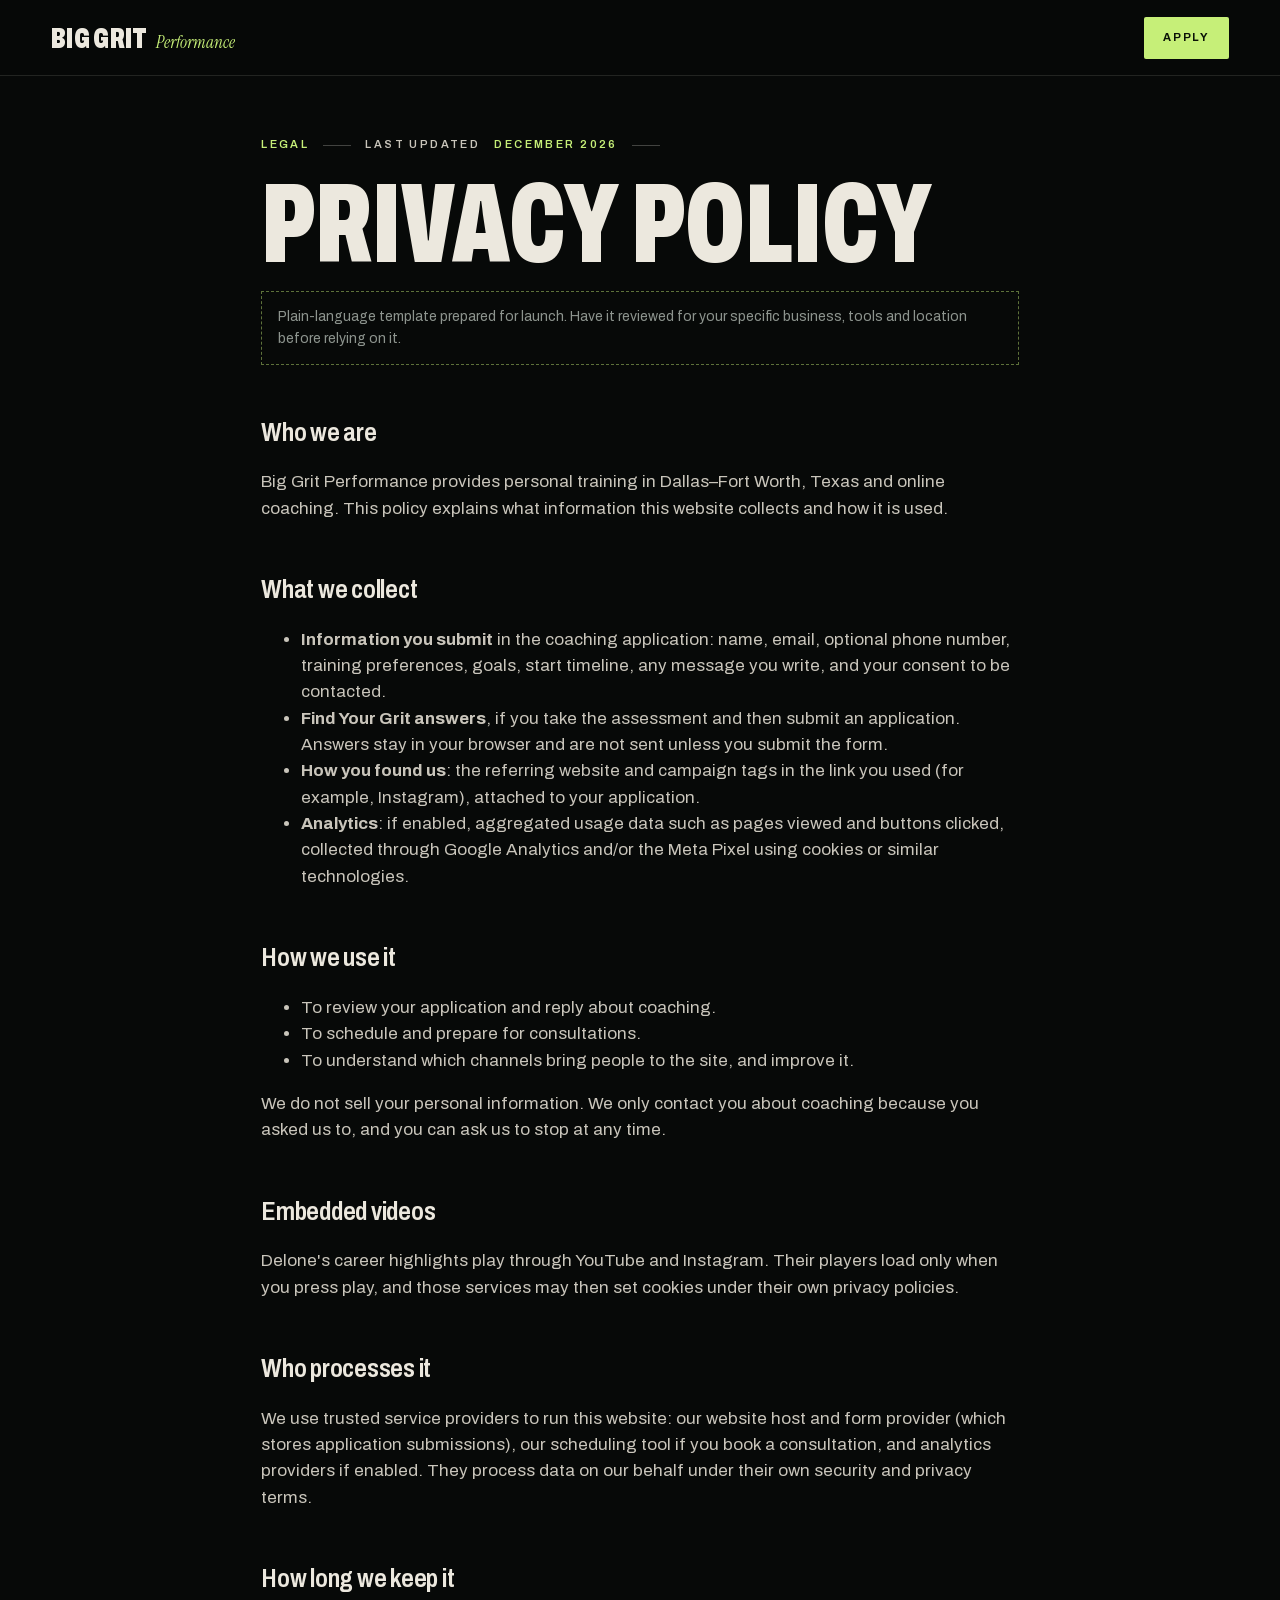
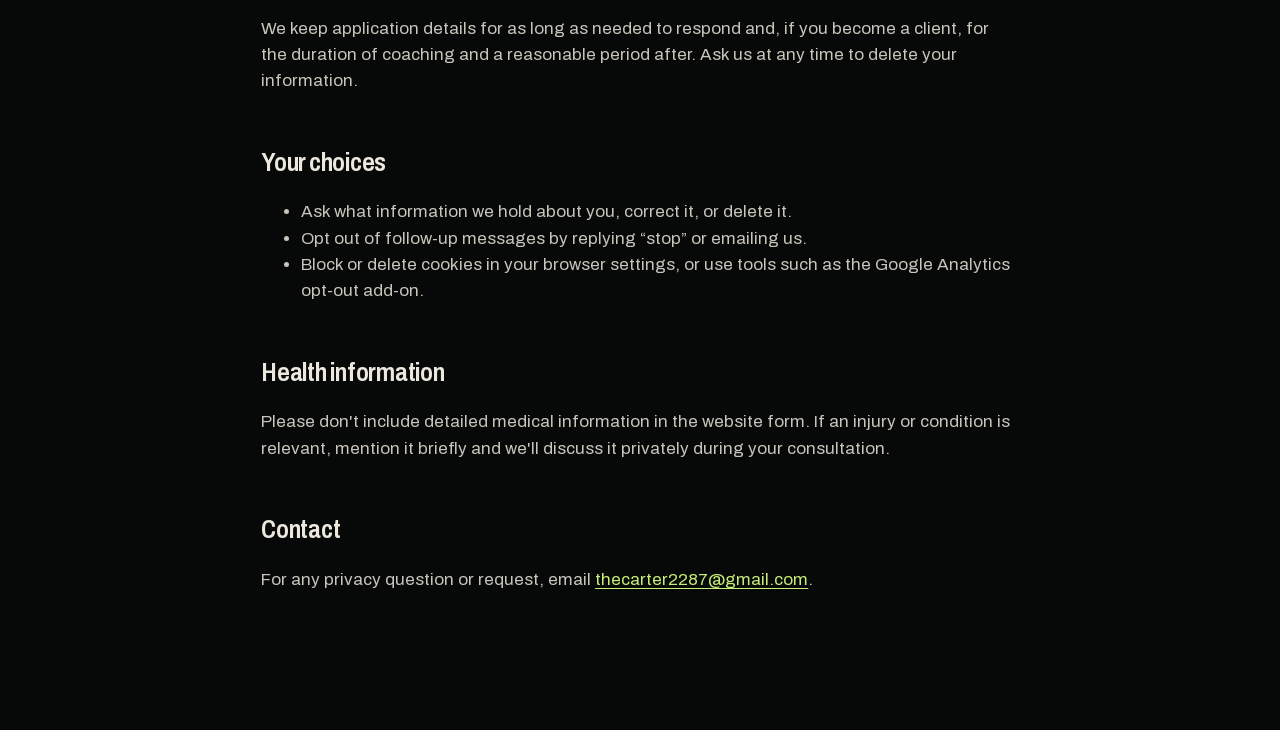
==== commit c9257961: "Add The Tape: Delone's career reel in Meet Delone High school, Syracuse, Indianapolis Colts and IFBB" ====
--- a/big-grit/privacy.html
+++ b/big-grit/privacy.html
@@ -53,6 +53,9 @@
     </ul>
     <p>We do not sell your personal information. We only contact you about coaching because you asked us to, and you can ask us to stop at any time.</p>
 
+    <h2>Embedded videos</h2>
+    <p>Delone's career highlights play through YouTube and Instagram. Their players load only when you press play, and those services may then set cookies under their own privacy policies.</p>
+
     <h2>Who processes it</h2>
     <p>We use trusted service providers to run this website: our website host and form provider (which stores application submissions), our scheduling tool if you book a consultation, and analytics providers if enabled. They process data on our behalf under their own security and privacy terms.</p>
 
--- a/big-grit/assets/css/main.css
+++ b/big-grit/assets/css/main.css
@@ -277,8 +277,9 @@
     background: var(--bg) center/cover no-repeat;
     filter: blur(42px) brightness(.32) saturate(.8);
   }
-  .hero-base::before { background-image: url("../../media/founder/delone-dumbbell-row.webp"); }
+  .hero-base::before { background-image: url("../../media/founder/delone-row-color.webp"); }
   .hero-base img, .slide--frame .frame-box {
+    --ar: 1200 / 1800;
     -webkit-mask-image: linear-gradient(90deg, transparent 0%, #000 22%, #000 88%, transparent 100%);
             mask-image: linear-gradient(90deg, transparent 0%, #000 22%, #000 88%, transparent 100%);
     left: auto; right: clamp(0px, 7vw, 160px); width: auto; height: 100%;
@@ -332,6 +333,57 @@
 /* Brand reveal */
 .intro { position: fixed; inset: 0; z-index: 200; pointer-events: none; display: none; }
 .intro-pending .intro, .intro.is-on { display: block; }
+.intro { background: var(--ink); }
+.intro-svg { position: absolute; left: 50%; top: 50%; width: min(88vw, 1100px); transform: translate(-50%, -50%); overflow: visible; }
+.intro-text {
+  font-family: var(--f-sans); font-stretch: 62%; font-weight: 900; font-size: 236px;
+  fill: var(--bone); fill-opacity: 0; stroke: var(--bone); stroke-width: 1.4;
+  stroke-dasharray: 900; stroke-dashoffset: 900;
+}
+
+/* Entrance: the stage opens as a portrait window, stills cut in, then it expands to full bleed */
+html.motion .hero-stage { clip-path: inset(11% calc(clamp(0px, 7vw, 160px) + 3%) 11% 55%); }
+@media (max-aspect-ratio: 1/1) { html.motion .hero-stage { clip-path: inset(15% 12% 38% 12%); } }
+.hero-flash { position: absolute; inset: 0; z-index: 1; pointer-events: none; }
+.flash-still { position: absolute; inset: 0; overflow: hidden; clip-path: inset(100% 0 0 0); }
+.flash-still img { position: absolute; inset: 0; width: 100%; height: 100%; object-fit: cover; object-position: var(--focus, 50% 35%); transform-origin: var(--focus, 50% 35%); }
+
+/* Hero quick-start: Find Your Grit step 1, right in the opening */
+.hero-quick { display: none; }
+@media (min-width: 1100px) and (min-height: 700px) {
+  .hero-quick {
+    display: block; position: absolute; z-index: 3;
+    right: max(var(--pad), calc((100vw - var(--max)) / 2 + var(--pad))); bottom: 92px;
+    width: 340px; padding: 22px; background: rgba(7, 9, 8, .8); border: 1px solid var(--line-2);
+  }
+}
+@media (max-height: 820px) { .hq-film { display: none !important; } }
+.hq-film { display: grid; grid-template-columns: 96px 1fr; gap: 14px; align-items: center; width: 100%; text-align: left; padding-bottom: 18px; margin-bottom: 18px; border-bottom: 1px solid var(--line); }
+.hq-thumb { position: relative; display: block; width: 96px; aspect-ratio: 16 / 10; overflow: hidden; }
+.hq-thumb img { width: 100%; height: 100%; object-fit: cover; object-position: 50% 22%; transition: transform .8s var(--ease); }
+.hq-film:hover .hq-thumb img { transform: scale(1.08); }
+.hq-play { position: absolute; left: 50%; top: 50%; width: 30px; height: 30px; margin: -15px 0 0 -15px; border-radius: 50%; background: var(--grit); }
+.hq-play::after { content: ""; position: absolute; left: 12px; top: 9px; border-left: 9px solid var(--grit-ink); border-top: 6px solid transparent; border-bottom: 6px solid transparent; }
+.hq-film-txt { font-size: 14px; font-weight: 500; line-height: 1.35; }
+.hq-film-txt small { display: block; font-size: 10px; font-weight: 600; letter-spacing: .2em; text-transform: uppercase; color: var(--grit); margin-bottom: 4px; }
+.hq-step { display: flex; align-items: center; gap: 12px; font-size: 11px; font-weight: 600; letter-spacing: .18em; text-transform: uppercase; color: var(--grit); }
+.hq-step i { position: relative; flex: 1; height: 1px; background: var(--line-2); }
+.hq-step b { position: absolute; inset: 0 80% 0 0; background: var(--grit); }
+.hq-q { display: block; margin: 14px 0; font-stretch: 80%; font-weight: 640; font-size: 22px; line-height: 1.1; letter-spacing: -.01em; }
+.hq-row { display: flex; gap: 8px; }
+.hq-select { flex: 1; }
+.hq-select::after { right: 16px; }
+.hq-select select { width: 100%; height: 48px; padding: 0 38px 0 14px; background: transparent; border: 1px solid var(--line-2); border-radius: 0; color: var(--bone); font-size: 14px; -webkit-appearance: none; appearance: none; cursor: pointer; }
+.hq-select select:focus { outline: none; border-color: var(--grit); }
+.hq-select select option { background: var(--ink-2); }
+.hq-next { flex: none; width: 48px; height: 48px; display: grid; place-items: center; background: var(--grit); color: var(--grit-ink); transition: background .3s, opacity .3s; }
+.hq-next:hover:not(:disabled) { background: var(--bone); }
+.hq-next:disabled { opacity: .3; cursor: default; }
+.hq-fine { margin: 12px 0 0; font-size: 12px; color: var(--mute); }
+
+/* Character-level reveals */
+.ch { display: inline-block; will-change: transform; }
+html.motion [data-split-chars] .ch { transform: translateY(112%); }
 .intro-panel { position: absolute; left: 0; right: 0; height: 50.5%; background: var(--ink); }
 .intro-panel--top { top: 0; }
 .intro-panel--bottom { bottom: 0; }
@@ -433,6 +485,39 @@
 .film-play:hover ~ img { transform: scale(1.03); filter: brightness(.65); }
 .film-cap { display: flex; justify-content: space-between; align-items: baseline; gap: 20px; margin-top: 18px; flex-wrap: wrap; }
 .film-title { font-family: var(--f-serif); font-style: italic; font-size: clamp(1.4rem, 2.2vw, 2.2rem); color: var(--bone-2); }
+
+/* Career reel */
+.reel { margin-top: clamp(80px, 10vw, 160px); }
+.reel-head { display: flex; justify-content: space-between; align-items: flex-end; gap: 24px 40px; flex-wrap: wrap; margin-bottom: clamp(24px, 3vw, 40px); }
+.reel-title { margin: 18px 0 0; font-stretch: 62%; font-weight: 860; text-transform: uppercase; font-size: clamp(2.6rem, 5.2vw, 5.6rem); line-height: .88; }
+.reel-title em { display: block; font-family: var(--f-serif); font-style: italic; font-weight: 400; text-transform: none; color: var(--grit); font-size: 1.06em; line-height: .9; }
+.reel-intro { margin: 0; max-width: 24em; color: var(--bone-2); }
+.reel-grid { display: grid; grid-template-columns: minmax(0, 2.1fr) minmax(0, 1fr); gap: clamp(18px, 2.4vw, 36px); align-items: start; }
+.reel-player { position: relative; aspect-ratio: 16 / 9; background: #000; overflow: hidden; }
+.reel-player > img { position: absolute; inset: 0; width: 100%; height: 100%; object-fit: cover; filter: grayscale(.85) contrast(1.1) brightness(.55); transition: transform 1.2s var(--ease), filter .6s; }
+.reel-player:hover > img { transform: scale(1.03); filter: grayscale(.6) contrast(1.1) brightness(.62); }
+.reel-player > iframe { position: absolute; inset: 0; width: 100%; height: 100%; border: 0; }
+.reel-player.is-vertical { aspect-ratio: auto; height: min(78vh, 760px); }
+.reel-player.is-vertical > iframe { left: 50%; width: min(100%, 420px); transform: translateX(-50%); }
+.reel-cap { position: absolute; left: 0; right: 0; bottom: 0; z-index: 1; display: flex; flex-direction: column; gap: 6px; padding: clamp(14px, 2vw, 26px); background: linear-gradient(0deg, rgba(7,9,8,.85), transparent); pointer-events: none; }
+.reel-cap span { font-size: 11px; font-weight: 600; letter-spacing: .2em; text-transform: uppercase; color: var(--grit); }
+.reel-cap b { font-stretch: 70%; font-weight: 760; font-size: clamp(1.3rem, 2.4vw, 2.2rem); text-transform: uppercase; line-height: 1; }
+.reel-ctrl { display: flex; justify-content: space-between; align-items: center; gap: 16px; margin-top: 14px; }
+.reel-now { font-size: 11px; font-weight: 600; letter-spacing: .18em; text-transform: uppercase; color: var(--mute); font-variant-numeric: tabular-nums; }
+.reel-next { display: inline-flex; align-items: center; gap: 12px; min-height: 44px; font-size: 12px; font-weight: 700; letter-spacing: .14em; text-transform: uppercase; color: var(--grit); }
+.reel-next .arrow { transition: transform .45s var(--ease); }
+.reel-next:hover .arrow { transform: translateX(5px); }
+.reel-list { list-style: none; margin: 0; padding: 0; border-top: 1px solid var(--line-2); }
+.reel-item { position: relative; display: grid; grid-template-columns: 38px 1fr; gap: 10px; width: 100%; padding: 18px 4px 18px 0; text-align: left; border-bottom: 1px solid var(--line); transition: padding .5s var(--ease); }
+.reel-item::before { content: ""; position: absolute; left: -14px; top: 18px; bottom: 18px; width: 2px; background: var(--grit); transform: scaleY(0); transition: transform .5s var(--ease); }
+.reel-item[aria-pressed="true"]::before { transform: scaleY(1); }
+.reel-item:hover { padding-left: 8px; }
+.reel-n { font-size: 12px; font-weight: 600; letter-spacing: .14em; color: var(--grit); padding-top: 4px; }
+.reel-body { display: grid; gap: 4px; }
+.reel-era { font-stretch: 62%; font-weight: 860; text-transform: uppercase; font-size: clamp(1.5rem, 2vw, 2rem); line-height: .95; transition: color .3s; }
+.reel-item[aria-pressed="true"] .reel-era, .reel-item:hover .reel-era { color: var(--grit); }
+.reel-t { font-size: 14px; color: var(--bone-2); }
+.reel-credit { font-size: 11px; color: var(--mute); }
 
 /* 12. Coaching ------------------------------------------------------------- */
 .offers { list-style: none; margin: 0; padding: 0; border-bottom: 1px solid var(--line); }
@@ -463,7 +548,48 @@
   .offer.is-hover .offer-media { clip-path: inset(0 0 0 0); }
   .offer.is-hover .offer-desc { opacity: .35; transition: opacity .4s; }
 }
-.pricing-note { margin: 30px 0 0; color: var(--mute); font-size: 14px; }
+.pricing-note { margin: 30px 0 0; color: var(--mute); font-size: 14px; max-width: 60em; }
+.pricing-note + .pricing-note { margin-top: 10px; }
+.link-inline { color: var(--bone); text-decoration: underline; text-underline-offset: 3px; }
+.link-inline:hover { color: var(--grit); }
+
+/* Founder kicker */
+.founder-kicker { margin: clamp(34px, 5vw, 64px) 0 0; font-stretch: 62%; font-weight: 860; text-transform: uppercase; font-size: clamp(2.6rem, 6vw, 6.4rem); line-height: .9; }
+.founder-kicker em { font-family: var(--f-serif); font-style: italic; font-weight: 400; text-transform: none; color: var(--grit); font-size: 1.1em; }
+
+/* Free tool link */
+.free-tool { display: inline-grid; grid-template-columns: auto auto; align-items: center; column-gap: 14px; margin-top: 30px; padding: 14px 18px; border: 1px solid var(--line-2); transition: border-color .3s, color .3s; }
+.free-tool small { grid-column: 1 / -1; font-size: 10px; font-weight: 600; letter-spacing: .2em; text-transform: uppercase; color: var(--grit); margin-bottom: 4px; }
+.free-tool span { font-weight: 600; }
+.free-tool .arrow { transition: transform .45s var(--ease); }
+.free-tool:hover { border-color: var(--grit); color: var(--grit); }
+.free-tool:hover .arrow { transform: translateX(5px); }
+
+/* FAQ */
+.faq-grid { display: grid; grid-template-columns: 5fr 7fr; gap: clamp(40px, 7vw, 130px); align-items: start; }
+.faq .label { margin-bottom: 30px; }
+.faq-intro { color: var(--mute); margin: 28px 0 0; max-width: 26em; }
+.faq-list { border-top: 1px solid var(--line-2); }
+.faq-list details { border-bottom: 1px solid var(--line-2); }
+.faq-list summary { list-style: none; cursor: pointer; display: flex; justify-content: space-between; align-items: center; gap: 24px; padding: 24px 0; font-stretch: 85%; font-weight: 600; font-size: clamp(1.15rem, 1.7vw, 1.55rem); letter-spacing: -.01em; transition: color .3s; }
+.faq-list summary::-webkit-details-marker { display: none; }
+.faq-list summary:hover { color: var(--grit); }
+.pm { position: relative; flex: none; width: 16px; height: 16px; }
+.pm::before, .pm::after { content: ""; position: absolute; left: 0; right: 0; top: 50%; height: 1.5px; background: currentColor; transition: transform .5s var(--ease); }
+.pm::after { transform: rotate(90deg); }
+.faq-list details[open] .pm::after { transform: rotate(0deg); }
+.ans { overflow: hidden; }
+.ans p { margin: 0 0 26px; color: var(--bone-2); max-width: 40em; }
+
+/* Online application hand-off inside the form */
+.online-note { margin: 0; padding: 14px 16px; border-left: 2px solid var(--grit); background: rgba(198, 239, 120, .06); font-size: 14px; color: var(--bone-2); }
+.online-note a { color: var(--grit); text-decoration: underline; text-underline-offset: 3px; }
+
+/* Results: composite before/after photos and feature */
+.tcard .rimg { position: relative; aspect-ratio: var(--rar, 1); overflow: hidden; background: var(--ink-3); }
+.tcard .rimg img { width: 100%; height: 100%; object-fit: cover; }
+.tcard--wide { width: clamp(300px, 34vw, 520px); }
+.result-actions { display: flex; flex-wrap: wrap; gap: 12px; margin-top: 14px; }
 
 /* 13. Assessment ----------------------------------------------------------- */
 .assess { position: relative; min-height: 100vh; min-height: 100svh; display: flex; align-items: center; overflow: hidden; padding: clamp(110px, 12vw, 170px) 0; background: var(--forest); }
@@ -653,7 +779,7 @@
 html.motion [data-reveal="up"] { opacity: 0; transform: translateY(44px); }
 html.motion [data-reveal="mask"] { clip-path: inset(100% 0 0 0); }
 html.motion [data-split-lines] .line > span,
-html.motion .hero-title .line > span { transform: translateY(108%); }
+html.motion .hero-title .line > span { transform: translateY(140%); }
 html.motion [data-hero-in] { opacity: 0; }
 html.motion .statement .w { opacity: .14; }
 
@@ -733,6 +859,18 @@
   .results-film, .tcard { width: 78vw; }
 
   .apply-grid { grid-template-columns: 1fr; }
+  .faq-grid { grid-template-columns: 1fr; }
+  .reel-grid { grid-template-columns: 1fr; }
+  .reel-item::before { left: -10px; }
+  .reel-player.is-vertical { height: min(82vh, 700px); }
+  .reel-player .film-play span { width: 64px; font-size: 10px; letter-spacing: .14em; }
+  .reel-cap { padding: 12px 14px; }
+  .reel-cap span { display: none; }
+  .reel-cap b { font-size: 1.1rem; }
+  .reel-now { display: none; }
+  .reel-ctrl { justify-content: flex-end; }
+  .reel-next { white-space: nowrap; }
+  .tcard--wide { width: 86vw; }
   .apply-media { display: none; }
   .apply-form-wrap { position: relative; top: 0; }
   .field-row { grid-template-columns: 1fr; }
